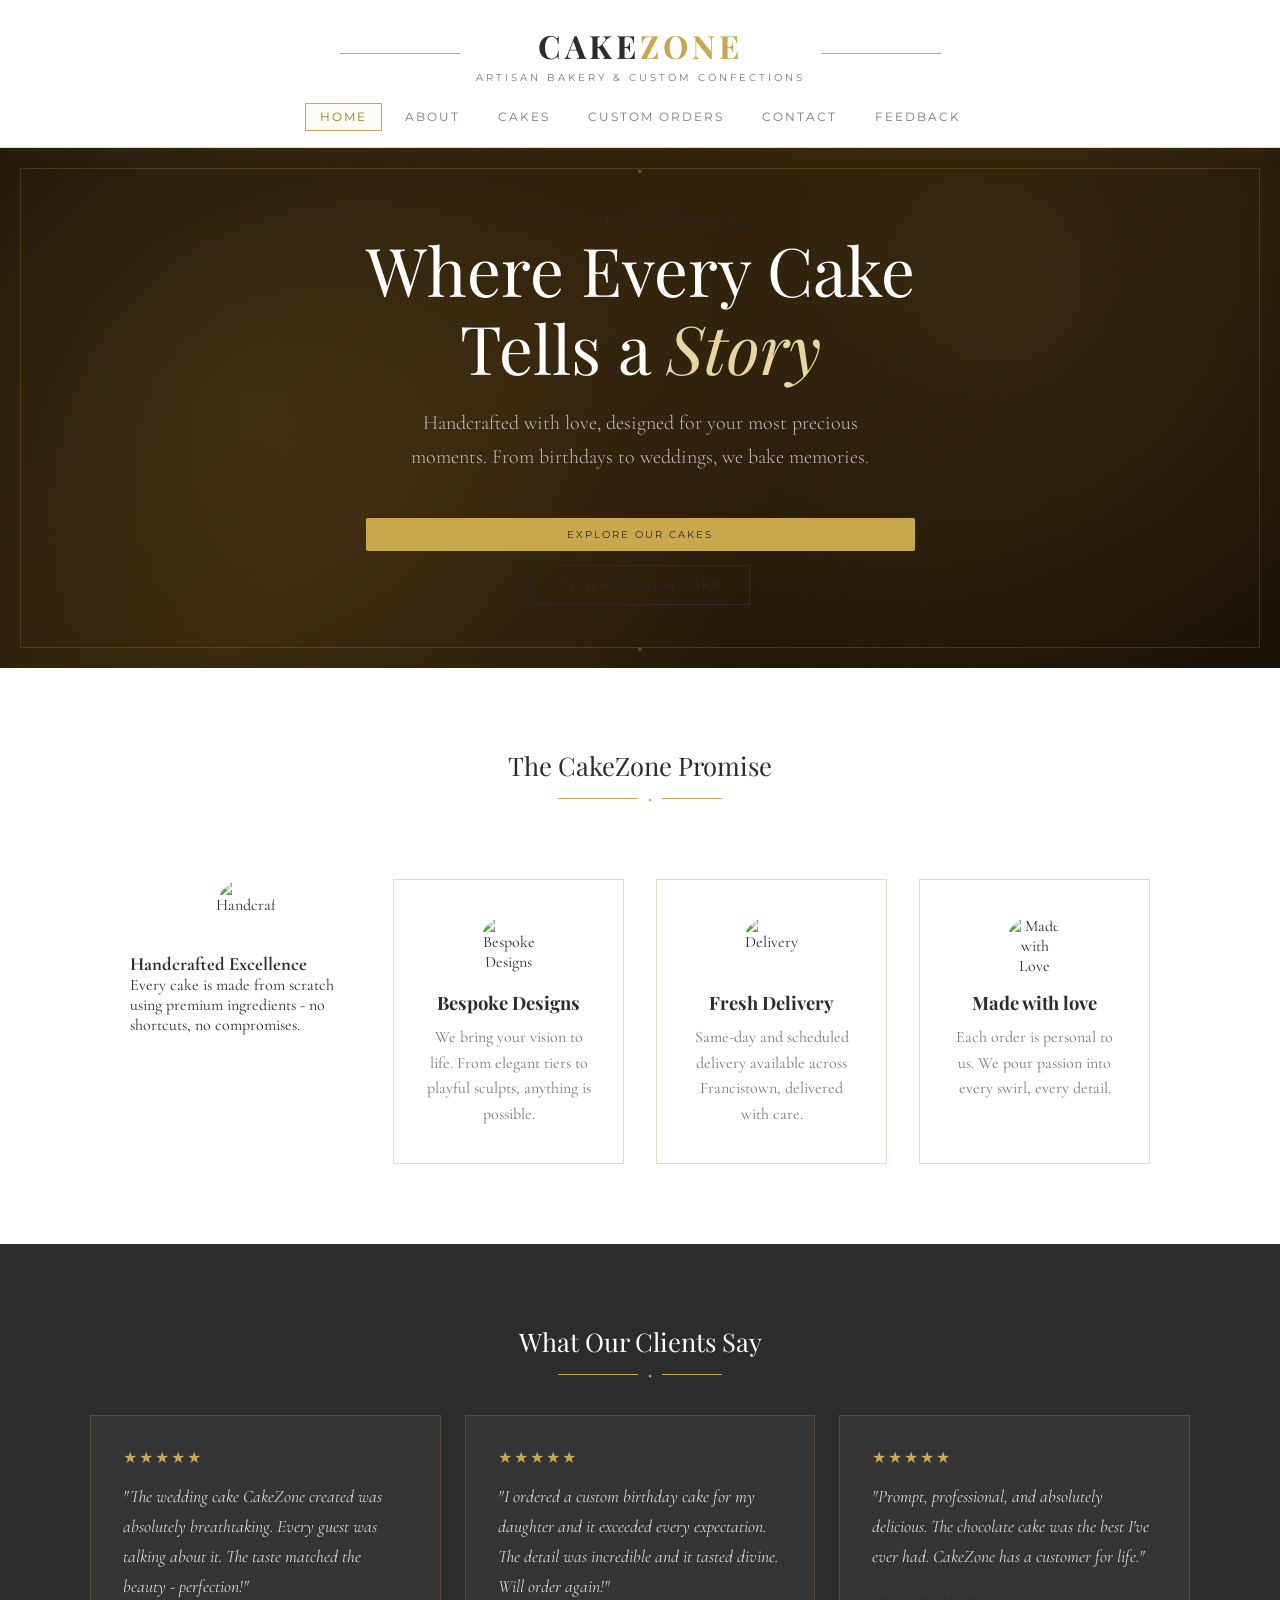
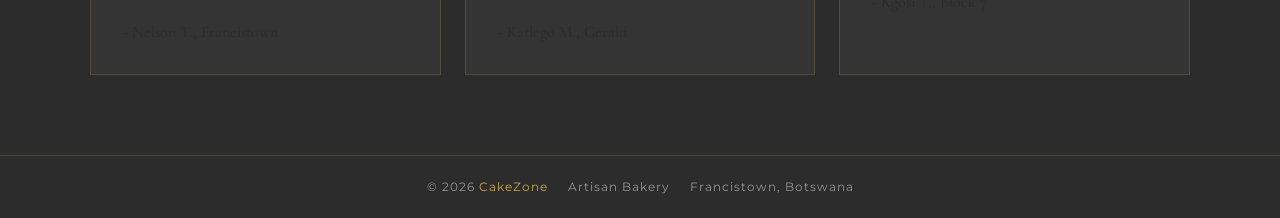
==== index.html @ 12fa66d7 "Add files via upload" ====
<!DOCTYPE html>
<html lang="en">
    <head>
        <meta charset="UTF-8">
        <meta name="viewport" content="width=device-width, initial-scale=1.0">
        <title>Home | CakeZone</title>
        <link rel ="stylesheet" href="style.css">
        <link rel ="icon" href="images/favicon.jpg" type="image/jpg">
        <link href="https://fonts.googleapis.com/css2?family=Playfair+Display:ital,wght@0,400;0,600;0,700;1,400&family=Cormorant+Garamond:wght@300;400;500&family=Montserrat:wght@300;400;500&display=swap" rel="stylesheet">
    </head>

    <body>
        <header>
            <div class="header-top">
                <div class="logo-line">
                    <div>
                        <div class="logo">Cake<span>Zone</span></div>
                        <div class="tagline">Artisan Bakery &amp; Custom Confections</div>
                    </div>
                </div>
            </div>
            <nav>
                <a href="index.html" class="active">Home</a>
                <a href="about.html">About</a>
                <a href="cakes.html">Cakes</a>
                <a href="orders.html">Custom Orders</a>
                <a href="contact.html">Contact</a>
                <a href="feedback.html">Feedback</a>
            </nav>
        </header>

        <section class="hero">
            <div class="hero-pattern"></div>
            <div class="hero-deco"></div>
            <div class="hero-content">
              <div clas="hero-eyebrow">Est. 2026 &nbsp; &nbsp; Francistown, Botswana</div>
              <h1>Where Every Cake<br>Tells a <em>Story</em></h1>
              <p>Handcrafted with love, designed for your most precious moments. From birthdays to weddings, we bake memories.</p>
              <div class="hero-btns">
                <a href="cakes.html" class="btn-gold">Explore Our Cakes</a>
                <a href="orders.html" class="btn-outline">Order Custom Cake</a>
              </div>
            </div>
        </section>
    
        <div style="background: var(--white); padding-top: 80px;">
            <div class="section" style="padding-top: 0; padding-bottom: 40px;">
                <h2 class="section-title">The CakeZone Promise</h2>
                <div class="gold-rule"><span>◆</span></div>
            </div>
            <div class="features">
                <div class="feature card">
                    <img src="images/feature-cake.svg" alt="Handcrafted" class="feature-icon-img"/>
                    <h3>Handcrafted Excellence</h3>
                    <p>Every cake is made from scratch using premium ingredients - no shortcuts, no compromises.</p>
                </div>
                <div class="feature-card">
                    <img src="images/feature-bespoke.svg" alt="Bespoke Designs" class="feature-icon-img"/>
                    <h3>Bespoke Designs</h3>
                    <p>We bring your vision to life. From elegant tiers to playful sculpts, anything is possible.</p>
                </div>
                <div class="feature-card">
                    <img src="images/feature-delivery.svg" alt="Delivery" class="feature-icon-img"/>
                    <h3>Fresh Delivery</h3>
                    <p>Same-day and scheduled delivery available across Francistown, delivered with care.</p>
                </div>
                <div class="feature-card">
                    <img src="images/feature-love.svg" alt="Made with Love" class="feature-icon-img"/>
                    <h3>Made with love</h3>
                    <p>Each order is personal to us. We pour passion into every swirl, every detail.</p>
                </div>
            </div>
        </div>

        <div class="testimonials-bg">
            <div class="testimonials-inner">
                <h2 class="section-title">What Our Clients Say</h2>
                <div class="gold-rule"><span>◆</span></div>
                <div class="testimonials-grid">
                    <div class="testimonial-card">
                        <div class="stars">★★★★★</div>
                        <blockquote>"The wedding cake CakeZone created was absolutely breathtaking. Every guest was talking about it. The taste matched the beauty - perfection!"</blockquote>
                        <div class="testimonials-author">- Nelson T., Francistown</div>
                    </div>
                    <div class="testimonial-card">
                        <div class="stars">★★★★★</div>
                        <blockquote>"I ordered a custom birthday cake for my daughter and it exceeded every expectation. The detail was incredible and it tasted divine. Will order again!"</blockquote>
                        <div class="testimonials-author">- Katlego M., Gerald</div>
                    </div>
                    <div class="testimonial-card">
                        <div class="stars">★★★★★</div>
                        <blockquote>"Prompt, professional, and absolutely delicious. The chocolate cake was the best I've ever had. CakeZone has a customer for life."</blockquote>
                        <div class="testimonials-author">- Kgosi T., Block 7</div>
                    </div>
                </div>
            </div>
        </div>
        <footer>
            <p>&copy; 2026 <span>CakeZone</span> &nbsp; &nbsp; Artisan Bakery &nbsp; &nbsp; Francistown, Botswana</p>
        </footer>
        <script src="script.js"></script>
    </body>
</html>
---- style.css ----
*, *::before, *::after { box-sizing: border-box; margin: 0; padding: 0; }

:root {
    --gold: #C9A84C;
    --gold-light: #E8D5A3;
    --gold-dark: #9A7A2E;
    --cream: #FAF8F3;
    --white: #FFFFFF;
    --charcoal: #2C2C2C;
    --muted: #7A7A6E;
    --border: #E5DCC8;
}

body {
    font-family: 'Cormorant Garamond', serif;
    background: var(--cream);
    color: var(--charcoal);
    min-height: 100vh;
    display: flex;
    flex-direction: column;
}

header {
    background: var(--white);
    border-bottom: 1px solid var(--border);
    position: sticky; top: 0; z-index: 100;
    box-shadow: 0 2px 20px rgba(201, 168, 76, 0.08);
}
.header-top {
    text-align: center;
    padding: 24px 20px 10px;
}
.logo-line {
    display: flex; align-items: center; justify-content: center; gap: 16px;
}
.logo-line::before, .logo-line::after {
    content: '';
    flex: 1; max-width: 120px;
    height: 1px; background: var(--gold);
}
.logo {
    font-family: 'Playfair Display', serif;
    font-size: 2rem; font-weight: 700;
    color: var(--charcoal);
    letter-spacing: 4px;
    text-transform: uppercase;
}
.logo span { color: var(--gold); }
.tagline {
    font-family: 'Montserrat', sans-serif;
    font-size: 0.62rem; letter-spacing: 3px;
    color: var(--muted); text-transform: uppercase;
    margin-top: 4px;
}

nav {
    display: flex; justify-content: center; gap: 8px;
    padding: 10px 20px 16px;
    flex-wrap: wrap;
}
nav a {
    font-family: 'Montserrat', sans-serif;
    font-size: 0.72rem; letter-spacing: 2px;
    text-transform: uppercase;
    color: var(--muted);
    text-decoration: none;
    padding: 6px 14px;
    border: 1px solid transparent;
    transition: all 0.25s ease;
}
nav a:hover, nav a.active {
    color: var(--gold-dark);
    border-color: var(--gold);
    background: rgba(201, 168, 76, 0.05);
}

.hero {
    position: relative;
    background: linear-gradient(135deg, #1a1208 0%, #2e1f0a 40%, #1a1208 100%);
    min-height: 520px;
    display: flex; align-items: center; justify-content: center;
    overflow: hidden;
}
.hero-pattern {
    position: absolute; inset: 0;
    background-image:
      radial-gradient(circle at 20% 50%, rgba(201, 168, 76, 0.15) 0%, transparent 50%),
      radial-gradient(circle at 80% 30%, rgba(201, 168, 76, 0.1) 0%, transparent 40%); 
}
.hero-deco {
    position: absolute; inset: 20px;
    border: 1px solid rgba(201, 168, 76, 0.2);
    pointer-events: none;
}
.hero-deco::before, .hero-deco::after {
    content: '◆';
    position: absolute;
    color: rgba(201, 168, 76, 0.4);
    font-size: 1.2rem;
}
.hero-deco::before { top: -12px; left: 50%; transform: translateX(-50%); }
.hero-deco::after { bottom: -12px; left: 50%; transform: translateX(-50%); }

.hero-content {
    position: relative; z-index: 2;
    text-align: center; padding: 60px 30px;
}
.hero-eyebrow {
    font-family: 'Montserrat', sans-serif;
    font-size: 0.65rem; letter-spacing: 5px;
    color: var(--gold); text-transform: uppercase;
    margin-bottom: 20px;
    display: flex; align-items: center; justify-content: center; gap: 12px;
}
.hero-eyebrow::before, .hero-eyebrow::after {
    content: ''; width: 40px; height: 1px; background: var(--gold);
}
.hero h1 {
    font-family: 'Playfair Display', serif;
    font-size: clamp(2.4rem, 6vw, 4.2rem);
    font-weight: 400;
    color: var(--white);
    line-height: 1.15;
    margin-bottom: 20px;
}
.hero h1 em { color: var(--gold-light); font-style: italic; }
.hero p {
    font-family: 'Cormorant Garamond', serif;
    font-size: 1.25rem; font-weight: 300;
    color: rgba(255, 255, 255, 0.7);
    max-width: 480px; margin: 0 auto 36px;
    line-height: 1.7;
}
.hero-btns { display: flex; gap: 14px; justify-content: center; flex-wrap: wrap; }
.btn-gold {
    font-family: 'Montserrat', sans-serif;
    font-size: 0.7rem; letter-spacing: 2px; text-transform: uppercase;
    background: var(--gold);
    color: var(--charcoal);
    border: none; padding: 14px 30px;
    cursor: pointer; text-decoration: none;
    transition: all 0.25s;
    display: inline-block;
}
.btn-gold:hover {background: var(--gold-dark); color: var(--white); }
.btn-outline {
    font-family: 'Montserrat', sans-serif;
    font-size: 0.7rem; letter-spacing: 2px; text-transform: uppercase;
    background: transparent;
    color: var(--white);
    border: 1px solid rgba(255, 255, 255, 0.4);
    padding: 14px 30px;
    cursor: pointer; text-decoration: none;
    transition: all 0.25s;
    display: inline-block;
}
.btn-outline:hover { border-color: var(--gold); color: var(--gold); }

.section { padding: 80px 40px; max-width: 1100px; margin: 0 auto; width: 100%;}
.section-title {
    font-family: 'Playfair Display', serif;
    font-size: 2rem; font-weight: 400;
    color: var(--charcoal);
    text-align: center; margin-bottom: 8px;
}
.gold-rule {
    display: flex; align-items: center; justify-content: center; gap: 10px; margin-bottom: 48px;
}
.gold-rule span { color: var(--gold); font-size: 0.9rem; }
.gold-rule::before, .gold-rule::after {
    content: ''; flex: 1; max-width: 80px;
    height: 1px; background: var(--gold);
}

.features {
    display: grid; grid-template-columns: repeat(auto-fit, minmax(220px, 1fr));
    gap: 32px; padding: 0 40px 80px;
    max-width: 1100px; margin: 0 auto; width: 100%;
}
.feature-card {
    background: var(--white);
    border: 1px solid var(--border);
    padding: 36px 28px;
    text-align: center;
    transition: transform 0.2s, box-shadow 0.2s;
}
.feature-card:hover {
    transform: translateY(-4px);
    box-shadow: 0 12px 40px rgba(201, 168, 76, 0.12);
}
.feature-icon {
    font-size: 2rem; margin-bottom: 14px;
    color: var(--gold);
}
.feature-card h3 {
    font-family: 'Playfair Display', serif;
    font-size: 1.15rem; margin-bottom: 10px;
}
.feature-card p {
    font-size: 1rem; color: var(--muted); line-height: 1.6;
}

.testimonials-bg {
    background: var(--charcoal);
    padding: 80px 40px;
}
.testimonials-inner {
    max-width: 1100px; margin: 0 auto;
}
.testimonials-bg .section-title { color: var(--white);}
.testimonials-bg .gold-rule::before,
.testimonials-bg .gold-rule::after { background: var(--gold); }

.testimonials-grid {
    display: grid;
    grid-template-columns: repeat(auto-fit, minmax(280px, 1fr));
    gap: 24px;
}
.testimonial-card {
    background: rgba(255, 255, 255, 0.04);
    border: 1px solid rgba(201, 168, 76, 0.2);
    padding: 32px;
}
.stars { color: var(--gold); font-size: 1rem; margin-bottom: 14px; letter-spacing: 2px; }
.testimonial-card blockquote {
    font-family: 'Cormorant Garamond', serif;
    font-size: 1.1rem; font-style: italic;
    color: rgba(255, 255, 255,0.8);
    line-height: 1.7; margin-bottom: 20px;
}
.testimonial-author {
    font-family: 'Montserrat', sans-serif;
    font-size: 0.7rem; letter-spacing: 2px;
    color: var(--white); text-transform: uppercase;
    font-weight: 600;
    font-size: 0.82rem;
}

footer {
    background: var(--charcoal);
    color: rgba(255, 255, 255, 0.5);
    text-align: center;
    padding: 24px 20px;
    font-family: 'Montserrat', sans-serif;
    font-size: 0.72rem; letter-spacing: 1px;
    border-top: 1px solid rgba(201, 168, 76, 0.2);
    margin-top: auto;
}
footer span { color: var(--gold); }

*, *::before, *::after { box-sizing: border-box; margin: 0; padding: 0; }

:root {
    --gold: #C9A84C;
    --gold-light: #E8D5A3;
    --gold-dark: #9A7A2E;
    --cream: #FAF8F3;
    --white: #FFFFFF;
    --charcoal: #2C2C2C;
    --muted: #7A7A6E;
    --border: #E5DCC8;
}
body { font-family: 'Cormorant Garamond', serif; background: var(--cream); color: var(--charcoal); min-height: 100vh; display: flex; flex-direction: column; }

header { background: var(--white); border-bottom: 1px solid var(--border); position: sticky; top: 0; z-index: 100; box-shadow: 0 2px 20px rgba(201, 168, 76, 0.08);}
.header-top { text-align: center; padding: 24px 20px 10px; }
.logo-line { display: flex; align-items: center; justify-content: center; gap: 16px; }
.logo-line::before, .logo-line::after { content: ''; flex: 1; max-width: 120px; height: 1px; background: var(--gold); }
.logo { font-family: 'Playfair Display', serif; font-size: 2rem; font-weight: 700; color: var(--charcoal); letter-spacing: 4px; text-transform: uppercase; }
.logo span { color: var(--gold); }
.tagline { font-family: 'Montserrat', sans-serif; font-size: 0.62rem; letter-spacing: 3px; color: var(--muted); text-transform: uppercase; margin-top: 4px; }
nav { display: flex; justify-content: center; gap: 8px; padding: 10px 20px 16px; flex-wrap: wrap; }
nav a { font-family: 'Montserrat', sans-serif; font-size: 0.72rem; letter-spacing: 2px; text-transform: uppercase; color: var(--muted); text-decoration: none; padding: 6px 14px; border: 1px solid transparent; transition: all 0.25s ease; }
nav a:hover, nav a.active { color: var(--gold-dark); border-color: var(--gold); background: rgba(201, 168, 76, 0.05); }

.page-banner {
    background: linear-gradient(135deg, #1a1208 0%, #2e1f0a 100%);
    padding: 64px 40px; text-align: center;
    position: relative; overflow: hidden;
}
.page-banner::before {
    content: ''; position: absolute; inset: 16px;
    border: 1px solid rgba(201, 168, 76, 0.2); pointer-events: none; 
}
.page-banner .eyebrow { font-family: 'Montserrat', sans-serif; font-size: 0.62rem; letter-spacing: 4px; color: var(--gold); text-transform: uppercase; margin-bottom: 14px; }
.page-banner h1 { font-family: 'Playfair Display', serif; font-size: 2.8rem; font-weight: 400; color: var(--white); }
.page-banner h1 em { color: var(--gold-light); font-style: italic; }

.page-content { max-width: 900px; margin: 0 auto; padding: 80px 40px; flex: 1; }
.section-title { font-family: 'Playfair Display', serif; font-size: 1.9rem; font-weight: 400; color: var(--charcoal); margin-bottom: 8px; }
.gold-rule { display: flex; align-items: center; gap: 10px; margin-bottom: 32px; }
.gold-rule span { color: var(--gold); font-size: 0.rem; }
.gold-rule::after { content: ''; flex: 1; max-width: 80px; height: 1px; background: var(--gold); }

.about-body { font-size: 1.2rem; line-height: 1.85; color: var(--charcoal); font-weight: 300; margin-bottom: 48px; }
.about-body  p + p { margin-top: 20px; }

.values-grid { display: grid; grid-template-columns: repeat(auto-fit, minmax(200px, 1fr)); gap: 24px; margin-top: 8px; }
.value-card { background: var(--white); border: 1px solid var(--border); border-top: 3px solid var(--gold); padding: 28px 24px; }
.value-card h3 { font-family: 'Playfair Display', serif; font-size: 1.1rem; margin-bottom: 10px; color: var(--charcoal); }
.value-card p { font-size: 1rem; color: var(--muted); line-height: 1.6; }

.team-section { margin-top: 72px; }
.team-member { display: flex; gap: 28px; align-items: flex-start; background: var(--white); border: 1px solid var(--border); padding: 32px; margin-bottom: 20px; }
.avatar { width: 72px; height: 72px; border-radius: 50%; background: linear-gradient(135deg, var(--gold-light), var(--gold)); display: flex; align-items: center; justify-content: center; font-size: 1.8rem; flex-shrink: 0; }
.team-info h4 { font-family: 'Playfair Display', serif; font-size: 1.2rem; margin-bottom: 4px; }
.team-info .role { font-family: 'Montserrat', sans-serif; font-size: 0.65rem; letter-spacing: 2px; color: var(--gold-dark); text-transform: uppercase; margin-bottom: 10px; }
.team-info p { font-size: 1rem; color: var(--muted); line-height: 1.6; }

footer { background: var(--charcoal); color: rgba(255, 255, 255, 0.5); text-align: center; padding: 24px 20px; font-family: 'Montserrat', sans-serif; font-size: 0.72rem; letter-spacing: 1px; border-top: 1px solid rgba(201, 168, 76, 0.2); margin-top: auto; }
footer span { color: var(--gold); }

*, *::before, *::after { box-sizing: border-box; margin: 0; padding: 0; }

:root {
    --gold: #C9A84C;
    --gold-light: #E8D5A3;
    --gold-dark: #9A7A2E;
    --cream: #FAF8F3;
    --white: #FFFFFF;
    --charcoal: #2C2C2C;
    --muted: #7A7A6E;
    --border: #E5DCC8;
}

body { font-family: 'Cormorant Garamond', serif; background: var(--cream); color: var(--charcoal); min-height: 100vh; display: flex; flex-direction: column;}

header { background: var(--white); border-bottom: 1px solid var(--border); position: sticky; top: 0; z-index: 100; box-shadow: 0 2px 20px rgba(201, 168, 76, 0.08); }
.header-top { text-align: center; padding: 24px 20px 10px; }
.logo-line { display: flex; align-items: center; justify-content: center; gap: 16px; }
.logo-line::before, .logo-line::after { content: ''; flex: 1; max-width: 120px; height: 1px; background: var(--gold); }
.logo { font-family: 'Playfair Display', serif; font-size: 2rem; font-weight: 700; color: var(--charcoal); letter-spacing: 4px; text-transform: uppercase; }
.logo span { color: var(--gold); }
.tagline { font-family: 'Montserrat', sans-serif; font-size: 0.62rem; letter-spacing: 3px; color: var(--muted); text-transform: uppercase; }
nav { display: flex; justify-content: center; gap: 8px; padding: 10px 20px 16px; flex-wrap: wrap; }
nav a { font-family: 'Montserrat', sans-serif; font-size: 0.72rem; letter-spacing: 2px; text-transform: uppercase; color: var(--muted); text-decoration: none; padding: 6px 14px; border: 1px solid transparent; transition: all 0.25s ease; }
nav a:hover, nav a.active { color: var(--gold-dark); border-color: var(--gold); background: rgba(201, 168, 76, 0.05); }

.page-banner { background: linear-gradient(135deg, #1a1208 0%, #2e1f0a 100%); padding: 64px 40px; text-align: center; position: relative; overflow: hidden; }
.page-banner::before { content: ''; position: absolute; inset: 16px; border: 1px solid rgba(201, 168, 76, 0.2); pointer-events: none; }
.page-banner h1 { font-family: 'Playfair Display', serif; font-size: 2.8rem; font-weight: 400; color: var(--white); }
.page-banner h1 em { color: var(--gold-light); font-style: italic; }

.page-content { max-width: 900px; margin: 0 auto; padding: 80px 40px; flex: 1; width: 100%; }
.section-title { font-family: 'Playfair Display', serif; font-size: 1.9rem; font-weight: 400; margin-bottom: 8px; }
.gold-rule { display: flex; align-items: center; gap: 10px; margin-bottom: 40px; }
.gold-rule span { color: var(--gold); }
.gold-rule::after { content: ''; flex: 1; max-width: 80px; height: 1px; background: var(--gold); }

.contact-grid { display: grid; grid-template-columns: 1fr 1fr; gap: 32px; }
.contact-card { background: var(--white); border: 1px solid var(--border); padding: 36px; }
.contact-card h3 { font-family: 'Playfair Display', serif; font-size: 1.3rem; margin-bottom: 20px; display: flex; align-items: center; gap: 12px; }
.contact-card h3 .icon { font-size: 1.4rem; }
.contact-item { display: flex; flex-direction: column; margin-bottom: 20px; }
.contact-item .label { font-family: 'Montserrat', sans-serif; font-size: 0.62rem; letter-spacing: 2px; color: var(--gold-dark); text-transform: uppercase; margin-bottom: 4px; }
.contact-item a, .contact-item span { font-size: 1.1rem; color: var(--charcoal); text-decoration: none; }
.contact-item a:hover { color: var(--gold-dark); }

.hours-row { display: flex; justify-content: space-between; align-items: center; padding: 10px 0; border-bottom: 1px solid var(--border); font-size: 1rem; }
.hours-row:last-child { border-bottom: none; }
.hours-row .time { color: var(--gold-dark); }
.closed { color: #c0392b !important; }

.map-placeholder { margin-top: 48px; background: var(--white); border: 1px solid var(--border); height: 200px; display: flex; flex-direction: column; align-items: center; justify-content: center; gap: 10px; color: var(--muted); }
.map-placeholder .map-icon { font-size: 2.5rem; }
.map-placeholder p { font-family: 'Montserrat', sans-serif; font-size: 0.7rem; letter-spacing: 2px; text-transform: uppercase; }

footer { background: var(--charcoal); color: rgba(255,255,255,0.5); text-align: center; padding: 24px 20px; font-family: 'Montserrat', sans-serif; font-size: 0.72rem; letter-spacing: 1px solid rgba(201,168,76,0.2); margin-top: auto; }
footer span { color: var(--gold); }

@media (max-width: 600px) { .contact-grid { grid-template-columns: 1fr; } }

*, *::before, *::after { box-sizing: border-box; margin: 0; padding: 0; }

:root {
    --gold: #C9A84C;
    --gold-light: #E8D5A3;
    --gold-dark: #9A7A2E;
    --cream: #FAF8F3;
    --white: #FFFFFF;
    --charcoal: #2C2C2C;
    --muted: #7A7A6E;
    --border: #E5DCC8;
}

body { font-family: 'Cormorant Garamond', serif; background: var(--cream); color: var(--charcoal); min-height: 100vh; display: flex; flex-direction: column;}

header { background: var(--white); border-bottom: 1px solid var(--border); position: sticky; top: 0; z-index: 100; box-shadow: 0 2px 20px rgba(201,168,76,0.08); }
.header-top { text-align: center; padding: 24px 20px 10px; }
.logo-line { display: flex; align-items: center; justify-content: center; gap: 16px; }
.logo-line::before, .logo-line::after { content: ''; flex: 1; max-width: 120px; height: 1px; background: var(--gold); }
.logo { font-family: 'Playfair Display', serif; font-size: 2rem; font-weight: 700; color: var(--charcoal); letter-spacing: 4px; text-transform: uppercase; }
.logo span { color: var(--gold); }
.tagline { font-family: 'Montserrat', sans-serif; font-size: 0.62rem; letter-spacing: 3px; color: var(--muted); text-transform: uppercase; margin-top: 4px; }
nav { display: flex; justify-content: center; gap: 8px; padding: 10px 20px 16px; flex-wrap: wrap; }
nav a { font-family: 'Montserrat', sans-serif; font-size: 0,72rem; letter-spacing: 2px; text-transform: uppercase; color: var(--muted); text-decoration: none; padding: 6px 14px; border: 1px solid transparent; transition: all 0.25s ease; }
nav a:hover, nav a.active { color: var(--gold-dark); border-color: var(--gold); background: rgba(201,168,76,0.05); }

.page-banner { background: linear-gradient(135deg, #1a1208 0%, #2e1f0a 100%); padding: 64px 40px; text-align: center; position: relative; overflow: hidden; }
.page-banner::before { content: ''; position: absolute; inset: 16px; border: 1px solid rgba(201,168,76,0.2); pointer-events: none; }
.page-banner .eyebrow { font-family: 'Montserrat', sans-serif; font-size: 0.62rem; letter-spacing: 4px; color: var(--gold); text-transform: uppercase; margin-bottom: 14px; }
.page-banner h1 { font-family: 'Playfair Display', serif; font-size: 2.8rem; font-weight: 400; color: var(--white); }
.page-banner h1 em { color: var(--gold-light); font-style: italic; }

.page-content { max-width: 680px; margin: 0 auto; padding: 80px 40px; flex: 1; width: 100%; }
.section-title { font-family: 'Playfair Display', serif; font-size: 1.9rem; font-weight: 400; margin-bottom: 8px; }
.gold-rule { display: flex; align-items: center; gap: 10px; margin-bottom: 32px; }
.gold-rule span { color: var(--gold); }
.gold-rule::after { content: ''; flex: 1; max-width: 80px; height: 1px; background: var(--gold); }

.form-intro { font-size: 1.1rem; color: var(--muted); line-height: 1.7; margin-bottom: 36px; }
.form-group { margin-bottom: 28px; }
label { display: block; font-family: 'Montserrat', sans-serif; font-size: 0.68rem; letter-spacing: 2px; text-transform: uppercase; color: var(--charcoal); margin-bottom: 8px; }
input, textarea {
    width: 100%; padding: 14px 16px;
    border: 1px solid var(--border);
    background: var(--white);
    font-family: 'Cormorant Garamond', serif;
    font-size: 1.05rem; color: var(--charcoal);
    outline: none; transition: border-color 0.2s;
}
input:focus, textarea:focus { border-color: var(--gold); box-shadow: 0 0 0 3px rgba(201,168,76,0.08); }
textarea { resize: vertical; min-height: 130px; }

.star-rating { display: flex; gap: 6px; flex-direction: row-reverse; justify-content: flex-end; }
.star-rating input { display: none; }
.star-rating label {
    font-size: 2rem; color: var(--border);
    cursor: pointer; transition: color 0.15s;
    padding: 0; border: none; background: none;
    width: auto; letter-spacing: 0;
    font-family: inherit;
}
.star-rating input:checked ~ label,
.star-rating label:hover,
.star-rating label:hover ~ label { color: var(--gold); }

.rating-label { font-family: 'Montserrat', sans-serif; font-size: 0.68rem; letter-spacing: 2px; text-transform: uppercase; color: var(--charcoal); display: block; margin-bottom: 10px; }

.form-row { display: grid; grid-template-columns: 1fr 1fr; gap: 20px; }

.btn-gold { font-family: 'Montserrat' sans-serif; font-size: 0.72rem; letter-spacing: 2px; text-transform: uppercase; background: var(--gold); color: var(--charcoal); border: none; padding: 16px 40px; cursor: pointer; transition: all 0.25s; width: 100%; margin-top: 8px; }
.btn-gold:hover { background: var(--gold-dark); color: var(--white); }

.success-msg { display: none; background: #f0f9f0; border: 1px solid #4caf50; border-left: 4px solid #4caf50; padding: 20px 24px; margin-top: 24px; font-size: 1.05rem; color: #2d6a2d; }

footer { background: var(--charcoal); color: rgba(255,255,255,0.5); text-align: center; padding: 24px 20px; font-family: 'Montserrat', sans-serif; font-size: 0.72rem; letter-spacing: 1px solid rgba(201,168,76,0.2); margin-top: auto; }
footer span { color: var(--gold); }

@media (max-width: 560px) { .form-row { grid-template-columns: 1fr; } }

*, *::before, *::after { box-sizing: border-box; margin: 0; padding: 0; }

:root {
    --gold: #C9A84C;
    --gold-light: #E8D5A3;
    --gold-dark: #9A7A2E;
    --cream: #FAF8F3;
    --white: #FFFFFF;
    --charcoal: #2C2C2C;
    --muted: #7A7A6E;
    --border: #E5DCC8;
}

body { font-family: 'Cormorant Garamond', serif; background: var(--cream); color: var(--charcoal); min-height: 100vh; display: flex; flex-direction: column;}

header { background: var(--white); border-bottom: 1px solid var(--border); position: sticky; top: 0; z-index: 100; box-shadow: 0 2px 20px rgba(201,168,76,0.08); }
.header-top { text-align: center; padding: 24px 20px 10px; }
.logo-line { display: flex; align-items: center; justify-content: center; gap: 16px; }
.logo-line::before, .logo-line::after { content: ''; flex: 1; max-width: 120px; height: 1px; background: var(--gold); }
.logo { font-family: 'Playfair Display', serif; font-size: 2rem; font-weight: 700; color: var(--charcoal); letter-spacing: 4px; text-transform: uppercase; }
.logo span { color: var(--gold); }
.tagline { font-family: 'Montserrat', sans-serif; font-size: 0.62rem; letter-spacing: 3px; color: var(--muted); text-transform: uppercase; margin-top: 4px; }
nav { display: flex; justify-content: center; gap: 8px; padding: 10px 20px 16px; flex-wrap: wrap; }
nav a { font-family: 'Montserrat', sans-serif; font-size: 0.72rem; letter-spacing: 2px; text-transform: uppercase; color: var(--muted); text-decoration: none; padding: 6px 14px; border: 1px solid transparent; transition: all 0.25s ease; }
nav a:hover, nav a.active { color: var(--gold-dark); border-color: var(--gold); background: rgba(201,168,76,0.05); }

.page-banner { background: linear-gradient(135deg, #1a1208 0%, #2e1f0a 100%); padding: 64px 40px; text-align: center; position: relative; overflow: hidden; }
.page-banner::before { content: ''; position: absolute; inset: 16px; border: 1px solid rgba(201,168,76,0.2); pointer-events: none; }
.page-banner .eyebrow { font-family: 'Montserrat', sans-serif; font-size: 0.62rem; letter-spacing: 4px; color: var(--gold); text-transform: uppercase; margin-bottom: 14px; }
.page-banner h1 { font-family: 'Playfair Display', serif; font-size: 2.8rem; font-weight: 400; color: var(--white); }
.page-banner h1 em { color: var(--gold-light); font-style: italic; }

.page-content { max-width: 720px; margin: 0 auto; padding: 80px 40px; flex: 1; width: 100%; }
.section-title { font-family: 'Playfair Display', serif; font-size: 1.9rem; font-weight: 400; margin-bottom: 8px; }
.gold-rule { display: flex; align-items: center; gap: 10px; margin-bottom: 32px; }
.gold-rule span { color: var(--gold); font-size: 0.9rem; }
.gold-rule::after { content: ''; flex: 1; max-width: 80px; height: 1px; background: var(--gold); }

.form-intro { font-size: 1.1rem; color: var(--muted); line-height: 1.7; margin-bottom: 40px; }

.form-group { margin-bottom: 28px; }
label { display: block; font-family: 'Montserrat', sans-serif; font-size: 0.68rem; letter-spacing: 2px; text-transform: uppercase; color: var(--charcoal); margin-bottom: 8px; }
input, select, textarea {
    width: 100%; padding: 14px 16px;
    border: 1px solid var(--border);
    background: var(--white);
    font-family: 'Cormorant Garamond', serif;
    font-size: 1.05rem;
    color: var(--charcoal);
    outline: none;
    transition: border-color 0.2s;
    appearance: none;
}
input:focus, select:focus, textarea:focus { border-color: var(--gold); box-shadow: 0 0 0 3px rgba(201,168,76,0.08); }
textarea { resize: vertical; min-height: 110px; }
select { background-image: url("data:image/svg+xml,%3csvg xmlns='http://www.w3.org/2000/svg' width='12' height='8' viewbox='0 0 12 8'%3E%3cCpath d='M1 1l5 5 5-5' stroke='%23C9A84C' fill='none' stroke-width='1.5'/%3E%3C/svg%3E"); background-repeat: no-repeat; background-position: right 14px center; padding-right: 36px; }

.form-row { display: grid; grid-template-columns: 1fr 1fr; gap: 20px; }

.btn-gold { font-family: 'Montserrat', sans-serif; font-size: 0.72rem; letter-spacing: 2px; text-transform: uppercase; background: var(--gold); color: var(--charcoal); border: none; padding: 16px 40px; cursor: pointer; transition: all 0.25s; width: 100%; margin-top: 8px; }
.btn-gold:hover { background: var(--gold-dark); color: var(--white); }

.success-msg { display: none; background: #f0f9f0; border: 1px solid #4caf50; border-left: 4px solid #4caf50; padding: 20px 24px; margin-top: 24px; font-size: 1.05rem; color: #2d6a2d; }

.process-steps { display: grid; grid-template-columns: repeat(3, 1fr); gap: 16px; margin-bottom: 48px; }
.step { text-align: center; padding: 24px 16px; background: var(--white); border: 1px solid var(--border); }
.step-num { font-family: 'Playfair Display', serif; font-size: 2rem; color: var(--gold); margin-bottom: 8px; }
.step h4 { font-family: 'Playfair Display', serif; font-size: 1rem; margin-bottom: 6px; }
.step p { font-size: 0.9rem; color: var(--muted); }

footer { background: var(--charcoal); color: rgba(255,255,255,0.5); text-align: center; padding: 24px 20px; font-family: 'Montserrat', sans-serif; font-size: 0.72rem; letter-spacing: 1px solid rgba(201,168,76,0.2); margin-top: auto; }
footer span { color: var(--gold); }

@media (max-width: 560px) { .form-row { grid-template-columns: 1fr; } }

*, *::before, *::after { box-sizing: border-box; margin: 0; padding: 0; }

:root {
    --gold: #C9A84C;
    --gold-light: #E8D5A3;
    --gold-dark: #9A7A2E;
    --cream: #FAF8F3;
    --white: #FFFFFF;
    --charcoal: #2C2C2C;
    --muted: #7A7A6E;
    --border: #E5DCC8;
}
body { font-family: 'Cormorant Garamond', serif; background: var(--cream); color: var(--charcoal); min-height: 100vh; display: flex; flex-direction: column; }
@keyframes fadeIn { from { opacity: 0; transform: translateY(10px); } to { opacity: 1; transform: translateY(0); } }

header { background: var(--white); border-bottom: 1px solid var(--border); position: sticky; top: 0; z-index: 100; box-shadow: 0 2px 20px rgba(201,168,76,0.08); }
.header-top { text-align: center; padding: 24px 20px 10px; }
.logo-line { display: flex; align-items: center; justify-content: center; gap: 16px; }
.logo-line::before, .logo-line::after { content: ''; flex: 1; max-width: 120px; height: 1px; background: var(--gold); }
.logo { font-family: 'Playfair Display', serif; font-size: 2rem; font-weight: 700; color: var(--charcoal); letter-spacing: 4px; text-transform: uppercase; }
.logo span { color: var(--gold); }
.tagline { font-family: 'Montserrat', sans-serif; font-size: 0.62rem; letter-spacing: 3px; color: var(--muted); text-transform: uppercase; margin-top: 4px; }
nav { display: flex; justify-content: center; gap: 8px; padding: 10px 20px 16px; flex-wrap: wrap; }
nav a { font-family: 'Montserrat', sans-serif; font-size: 0.72rem; letter-spacing: 2px; text-transform: uppercase; color: var(--muted); text-decoration: none; padding: 6px 14px; border: 1px solid transparent; transition: all 0.25s ease; }
nav a:hover, nav a.active { color: var(--gold-dark); border-color: var(--gold); background: rgba(201,168,76,0.05); }

.page-banner { background: linear-gradient(135deg, #1a1208 0%, #2e1f0a 100%); padding: 64px 40px; text-align: center; position: relative; overflow: hidden; }
.page-banner::before { content: ''; position: absolute; inset: 16px; border: 1px solid rgba(201,168,76,0.2); pointer-events: none; }
.page-banner .eyebrow { font-family: 'Montserrat', sans-serif; font-size: 0.62rem; letter-spacing: 4px; color: var(--gold); text-transform: uppercase; margin-bottom: 14px; }
.page-banner h1 { font-family: 'Playfair Display', serif; font-size: 2.8rem; font-weight: 400; color: var(--white); }
.page-banner h1 em { color: var(--gold-light); font-style: italic; }

.shop-layout { display: flex; gap: 32px; max-width: 1200px; margin: 0 auto; padding: 60px 40px; width: 100%; flex: 1; align-items: flex-start; }

.cakes-section { flex: 1; }
.section-title { font-family: 'Playfair Display', serif; font-size: 1.6rem; font-weight: 400; margin-bottom: 8px; }
.gold-rule { display: flex; align-items: center; gap: 10px; margin-bottom: 32px; }
.gold-rule span { color: var(--gold); }
.gold-rule::after { content: ''; flex: 1; max-width: 60px; height: 1px; background: var(--gold); }
.cakes-grid { display: grid; grid-template-columns: repeat(auto-fill, minmax (240px, 1fr)); gap: 24px; }

.cake-card { background: var(--white); border: 1px solid var(--border); overflow: hidden; transition: transform 0.25s, box-shadow 0.25s; }
.cake-card:hover { transform: translateY(-6px); box-shadow: 0 20px 50px rgba(201, 168,76,0.15); }
.cake-img-placeholder { width: 100%; height: 190px; display: flex; align-items: center; justify-content: center; font-size: 3.5rem; transition: transform 0.3s ease; }
.cake-card:hover .cake-img-placeholder { transform: scale(1.05); }
.cake-stawberry { background: linear-gradient(135deg, #f8d7da, #f1a9b0); }
.cake-vanilla { background: linear-gradient(135deg, #fef9e7, #fae5a0); }
.cake-chocolate { background: linear-gradient(135deg, #d4a76a, #7b4f2e); }
.cake-redvelvet { background: linear-gradient(135deg, #c0392b, #922b21); }
.cake-lemon { background: linear-gradient(135deg, #f9e79f, #f4d03f); }
.cake-caramel { background: linear-gradient(135deg, #f0c060, #c87941); }

.cake-body { padding: 20px; }
.cake-badge { font-family: 'Montserrat', sans-serif; font-size: 0.58rem; letter-spacing: 2px; text-transform: uppercase; color: var(--gold-dark); margin-bottom: 6px; }
.cake-name { font-family: 'Playfair Display', serif; font-size: 1.25rem; font-weight: 600; margin-bottom: 6px; }
.cake-desc { font-size: 0.95rem; color: var(--muted); line-height: 1.6; margin-bottom: 16px; }
.cake-footer { display: flex; align-items: center; justify-content: space-between; }
.cake-price { font-family: 'Playfair Display', serif; font-size: 1.4rem; }
.cake-price small { font-family: 'Montserrat', sans-serif; font-size: 0.6rem; color: var(--muted); display: block; }

.btn-gold { font-family: 'Montserrat', sans-serif; font-size: 0.65rem; letter-spacing: 2px; text-transform: uppercase; background: var(--gold); color: var(--charcoal); border: none; padding: 10px 18px; cursor: pointer; transition: all 0.25s; border-radius: 2px; }
.btn-gold:hover { background: var(--gold-dark); color: var(--white); transform: scale(1.05); }
.btn-gold:active { transform: scale(0.95); }

.cart-box { width: 300px; flex-shrink: 0; background: var(--white); border: 1px solid var(--border); padding: 28px; position: sticky; top: 100px; }
.cart-title { font-family: 'Playfair Display', serif; font-size: 1.3rem; margin-bottom: 6px; display: flex; align-items: center; gap: 10px; }
.cart-icon { color: var(--gold); }
.cart-divider { height: 1px; background: var(--border); margin: 14px 0; }

#cart-items { min-height: 60px; font-size: 0.95rem; color: var(--muted); }
.cart-item { display: flex; align-items: center; justify-content: space-between; padding: 10px 0; border-bottom: 1px solid var(--border); gap: 6px; flex-wrap: wrap; }
.cart-item-info { flex: 1; }
.cart-item-name { font-size: 0.92rem; color: var(--charcoal); display: block; }
.cart-item-price { font-size: 0.82rem; color: var(--muted); }
.qty-controls { display: flex; align-items: center; gap: 6px; }
.qty-btn { background: var(--cream); border: 1px solid var(--border); color: var(--charcoal); width: 26px; height: 26px; cursor: pointer; font-size: 1rem; display: flex; align-items: center; justify-content: center; transition: all 0.2s; font-family: monospace; border-radius: 2px; }
.qty-btn:hover { background: var(--gold); border-color: var(--gold); color: var(--white); }
.qty-num { font-family: 'Montserrat', sans-serif; font-size: 0.82rem; min-width: 20px; text-align: center; font-weight: 500; }

.cart-total-row { display: flex; justify-content: space-between; align-items: center; margin-top: 16px; padding-top: 14px; border-top: 2px solid var(--gold); }
.cart-total-label { font-family: 'Montserrat', sans-serif; font-size: 0.68rem; letter-spacing: 2px; text-transform: uppercase; color: var(--muted); }
#cart-total { font-family: 'Playfair Display', serif; font-size: 1.5rem; color: var(--charcoal); }

.btn-checkout { font-family: 'Montserrat', sans-serif; font-size: 0.72rem; letter-spacing: 2px; text-transform: uppercase; background: var(--charcoal); color: var(--white); border: none; padding: 14px; cursor: pointer; width: 100%; margin-top: 14px; transition: all 0.25s; }
.btn-checkout:hover { background: var(--gold); color: var(--charcoal); }

.modal { display: none; position: fixed; z-index: 1000; left: 0; top: 0; width: 100%; height: 100%; background: rgba(0,0,0,0.6); backdrop-filter: blur(3px); }
.modal-content { background: var(--white); margin: 8% auto; padding: 40px; width: 400px; max-width: 92%; position: relative; border-top: 4px solid var(--gold); animation: slideUp 0.3s ease; }
@keyframes slideUp { from { opacity: 0; transform: translateY(30px); } to { opacity: 1; transform: translateY(0); } }
.modal-header { display: flex; align-items: center; justify-content: space-between; margin-bottom: 20px; }
.modal-header h2 { font-family: 'Playfair Display', serif; font-size: 1.5rem; }
.close { font-size: 1.4rem; cursor: pointer; color: var(--muted); background: none; border: none; padding: 0; transition: color 0.2s; line-height: 1; }
.close:hover { color: var(--charcoal); }
.receipt-label { font-family: 'Montserrat' sans-serif; font-size: 0.62rem; letter-spacing: 2px; text-transform: uppercase; color: var(--gold-dark); margin-bottom: 14px; }
#receipt-details { font-size: 1rem; line-height: 1.9; color: var(--charcoal); margin-bottom: 16px; border-bottom: 1px solid var(--border); padding-bottom: 16px; }
.receipt-total-row { display: flex; justify-content: space-between; align-items: center; margin-bottom: 24px; }
.receipt-total-label { font-family: 'Montserrat', sans-serif; font-size: 0.7rem; letter-spacing: 2px; text-transform: uppercase; }
#receipt-total { font-family: 'Playfair Display', serif; font-size: 1.7rem; color: var(--gold-dark); }
.btn-close-modal { font-family: 'Montserrat', sans-serif; font-size: 0.7rem; letter-spacing: 2px; text-transform: uppercase; background: var(--gold); color: var(--charcoal); border: none; padding: 14px; cursor: pointer; width: 100%; transition: all 0.25s; }
.btn-close-model:hover { background: var(--gold-dark); color: var(--white); }

.cta-box { margin-top: 40px; text-align: center; padding: 36px; background: var(--white); border: 1px solid var(--border); }
.cta-eyebrow { font-family: 'Montserrat', sans-serif; font-size: 0.62rem; letter-spacing: 3px; color: var(--gold-dark); text-transform: uppercase; margin-bottom: 10px; }
.cta-box h3 { font-family: 'Playfair Display', serif; font-size: 1.6rem; margin-bottom: 10px; }
.cta-box p { color: var(--muted); font-size: 1rem; margin-bottom: 20px; }
.btn-outline { font-family: 'Montserrat', sans-serif; font-size: 0.7rem; letter-spacing: 2px; text-transform: uppercase; background: transparent; color: var(--charcoal); border: 1px solid var(--charcoal); padding: 12px 28px; cursor: pointer; text-decoration: none; display: inline-block; transition: all 0.25s; }
.btn-outline:hover { background: var(--charcoal); color: var(--white); }

footer { background: var(--charcoal); color: rgba(255,255,255,0.5); text-align: center; padding: 24px 20px; font-family: 'Montserrat', sans-serif; font-size: 0.72rem; letter-spacing: 1px solid rgba(201,168,76,0.2); margin-top: auto; }
footer span { color: var(--gold); }

@media (max-width: 860px) { 
    .shop-layout { flex-direction: column; padding: 40px 20px; }
    .cart-box { width: 100%; position: static; }
}
@media (max-width: 480px) {
    .page-banner { padding: 48px 20px; }
    .page-banner h1 { font-size: 2rem; }
    .cakes-grid { grid-template-columns: 1fr; }
}

.feature-icon-img { 
    width: 60px;
    height: 60px;
    object-fit: cover;
    border-radius: 50%;
    margin-bottom: 14px;
    display: block;
    margin-left: auto;
    margin-right: auto;
}

.avatar-img { 
    width: 100%;
    height: 100%;
    object-fit: cover;
    border-radius: 50%;
    display: block;
}
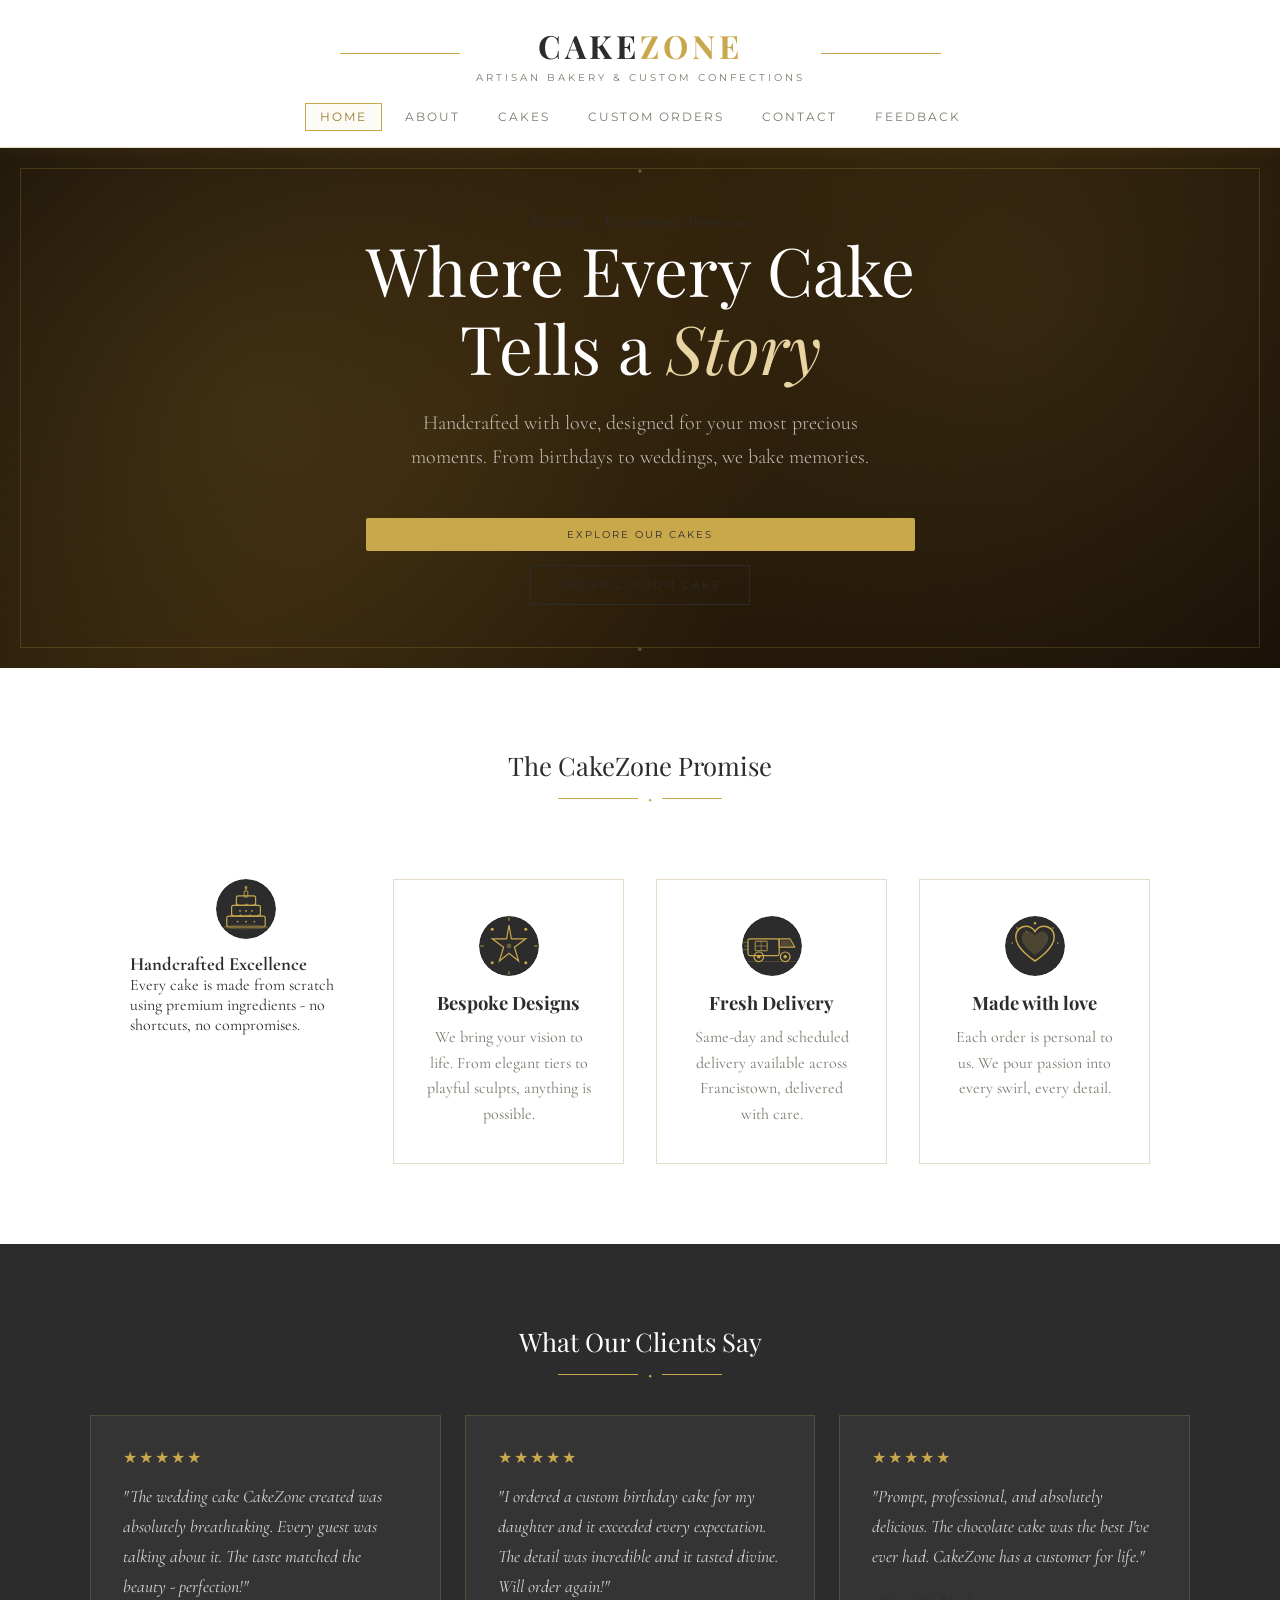
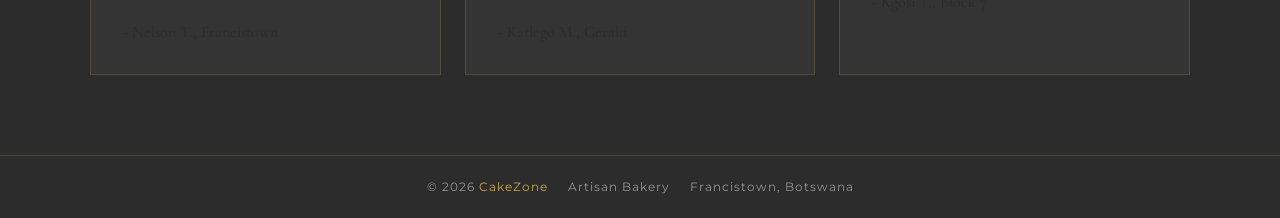
==== commit 2035c53d: "Add files via upload" ====
--- a/index.html
+++ b/index.html
@@ -5,7 +5,6 @@
         <meta name="viewport" content="width=device-width, initial-scale=1.0">
         <title>Home | CakeZone</title>
         <link rel ="stylesheet" href="style.css">
-        <link rel ="icon" href="images/favicon.jpg" type="image/jpg">
         <link href="https://fonts.googleapis.com/css2?family=Playfair+Display:ital,wght@0,400;0,600;0,700;1,400&family=Cormorant+Garamond:wght@300;400;500&family=Montserrat:wght@300;400;500&display=swap" rel="stylesheet">
     </head>
 
--- a/style.css
+++ b/style.css
@@ -231,9 +231,7 @@
 .testimonial-author {
     font-family: 'Montserrat', sans-serif;
     font-size: 0.7rem; letter-spacing: 2px;
-    color: var(--white); text-transform: uppercase;
-    font-weight: 600;
-    font-size: 0.82rem;
+    color: var(--gold); text-transform: uppercase;
 }
 
 footer {
@@ -645,7 +643,7 @@
     .cakes-grid { grid-template-columns: 1fr; }
 }
 
-.feature-icon-img { 
+.feature-icon-img {
     width: 60px;
     height: 60px;
     object-fit: cover;
@@ -656,7 +654,7 @@
     margin-right: auto;
 }
 
-.avatar-img { 
+.avatar-img {
     width: 100%;
     height: 100%;
     object-fit: cover;
